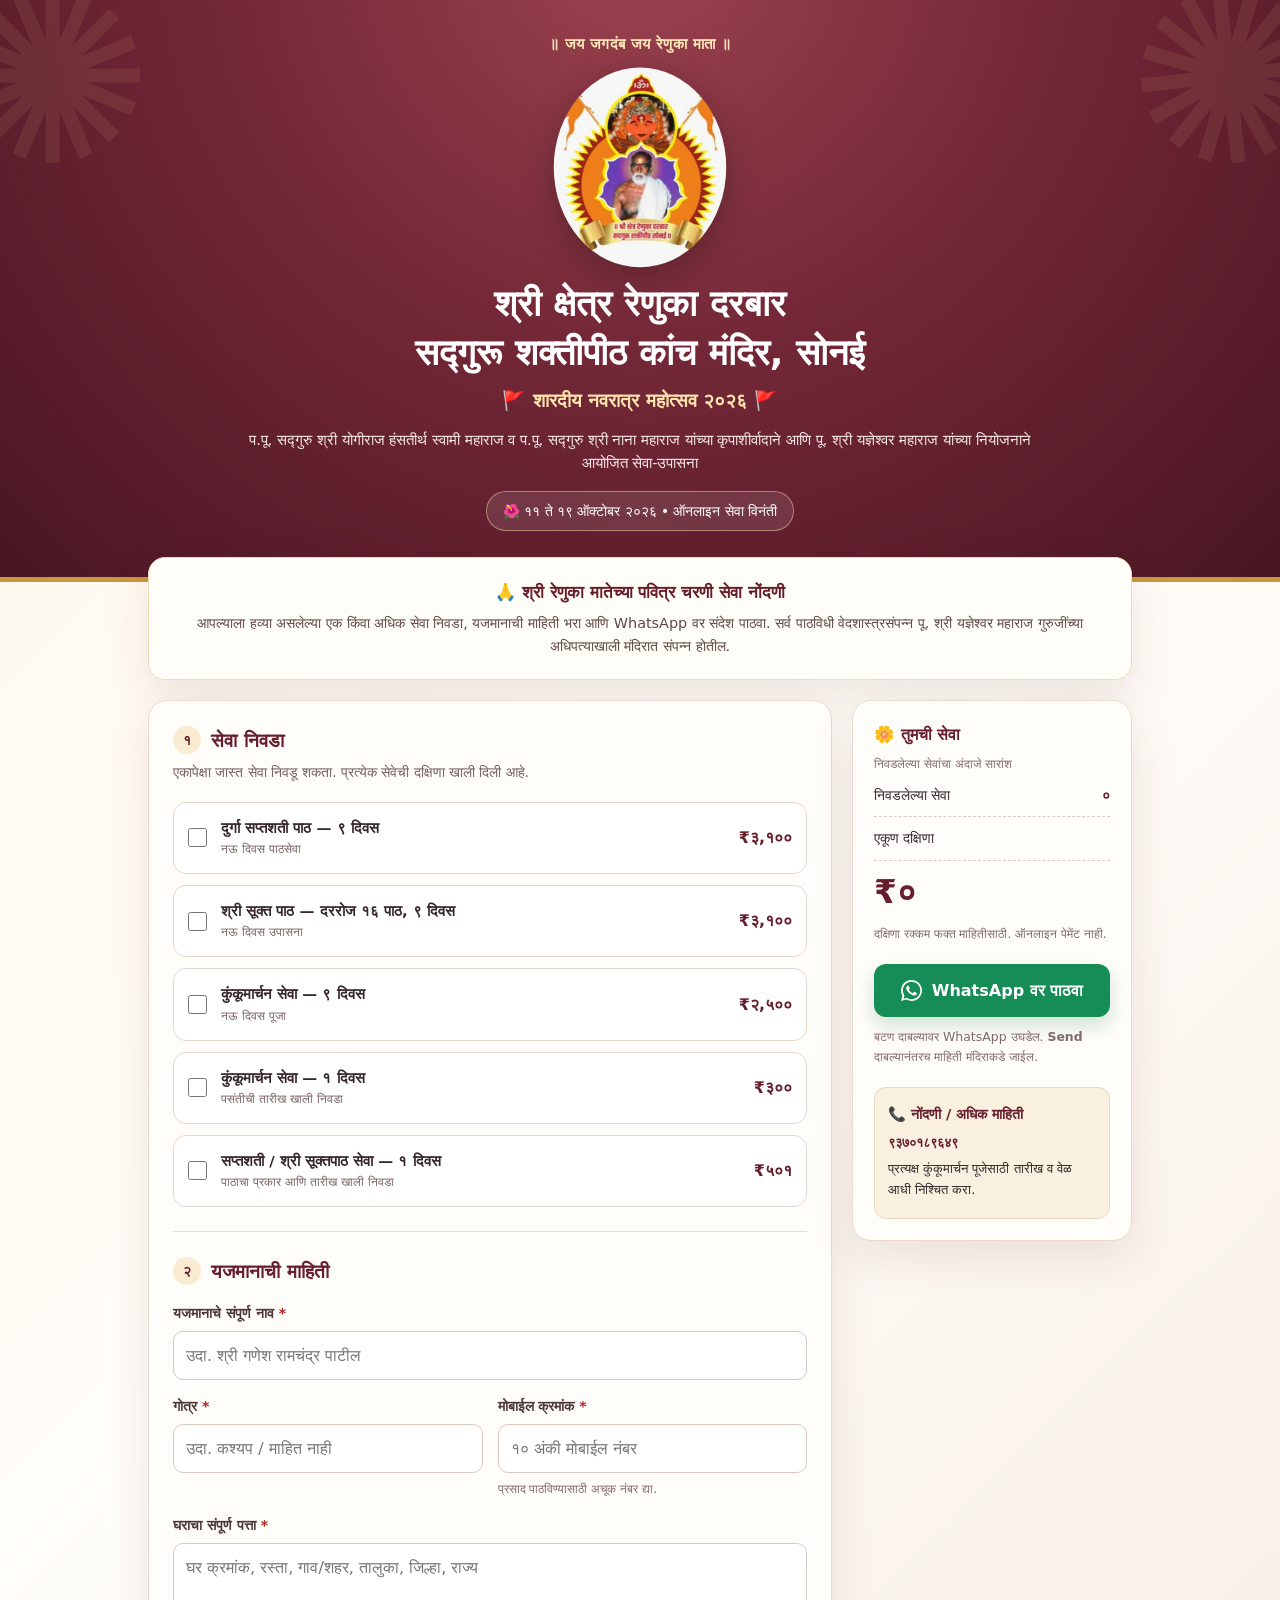
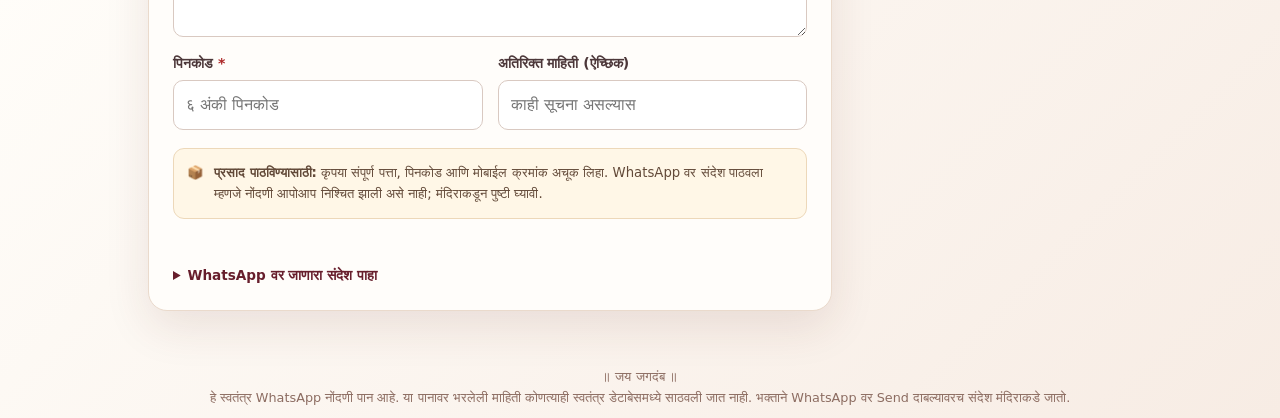
==== index.html @ 308801c6 "Add files via upload" ====
<!doctype html>
<html lang="mr">
<head>
  <meta charset="utf-8" />
  <meta name="viewport" content="width=device-width, initial-scale=1" />
  <meta name="theme-color" content="#691f2c" />
  <meta property="og:title" content="शारदीय नवरात्र महोत्सव २०२६ — सेवा नोंदणी" />
  <meta property="og:description" content="श्री क्षेत्र रेणुका दरबार सद्गुरू शक्तीपीठ कांच मंदिर, सोनई — सेवा निवडा व WhatsApp द्वारे नोंदणी पाठवा." />
  <meta name="description" content="शारदीय नवरात्र महोत्सव २०२६ — श्री क्षेत्र रेणुका दरबार, सद्गुरू शक्तीपीठ कांच मंदिर, सोनई. WhatsApp द्वारे सेवा नोंदणी." />
  <title>नवरात्र सेवा नोंदणी २०२६ | श्री क्षेत्र रेणुका दरबार</title>
  <style>
    :root {
      --wine:#671e2c; --wine-dark:#42111e; --marigold:#bf8329; --gold:#e9bf66;
      --paper:#fffdfa; --cream:#fff8eb; --ink:#35272a; --muted:#745f60;
      --line:#eadacc; --green:#087f4b; --glow:0 16px 46px rgba(87,35,26,.11);
    }
    *, *::before, *::after {box-sizing:border-box}
    html {scroll-behavior:smooth}
    body {margin:0; background:linear-gradient(135deg,#fff8eb 0%,#fffdf9 48%,#f7ece4 100%);color:var(--ink);font-family:'Noto Sans Devanagari','Mukta','Mangal',system-ui,sans-serif;line-height:1.6}
    button, select, input, textarea {font:inherit}
    button {cursor:pointer}
    .hero {position:relative; overflow:hidden; background:radial-gradient(ellipse at 50% -10%,#9d4350 0%,#722736 47%,#491523 100%);color:#fff;text-align:center;padding:32px 20px 46px;border-bottom:5px solid #c9983e}
    .hero::before,.hero::after {content:'✺';position:absolute;color:#f7d28a;opacity:.085;font-size:240px;line-height:1;top:-40px;pointer-events:none}
    .hero::before {left:-48px}.hero::after {right:-48px;transform:rotate(16deg)}
    .eyebrow {font-size:.92rem;letter-spacing:.025em;color:#ffe9b9;font-weight:800}
    .emblem {width:176px;max-width:60vw;margin:10px auto 11px;filter:drop-shadow(0 8px 16px rgba(0,0,0,.24));line-height:0}
    .emblem img {width:100%;height:auto;aspect-ratio:1327/1536;object-fit:contain;clip-path:ellipse(49% 49% at 50% 50%)}
    h1 {font-size:clamp(1.42rem,4.8vw,2.25rem);line-height:1.35;margin:8px auto;font-weight:900;max-width:870px}
    .subtitle {font-size:clamp(.98rem,3vw,1.18rem);color:#ffe3ad;font-weight:800;margin:8px 0 4px}
    .hero-desc {max-width:800px;margin:12px auto 0;color:#f8eae7;font-size:.92rem}
    .date-pill {display:inline-flex;align-items:center;gap:8px;margin-top:16px;padding:8px 16px;border:1px solid rgba(255,226,168,.45);background:rgba(255,255,255,.1);border-radius:100px;font-size:.86rem}
    .shell {max-width:1020px;margin:-25px auto 56px;padding:0 18px;position:relative}
    .intro {padding:21px 23px;background:#fffdf7;border:1px solid #f0dbb9;border-radius:17px;box-shadow:var(--glow);text-align:center}
    .intro strong {display:block;color:var(--wine);font-size:1.05rem;margin-bottom:6px}
    .intro p {margin:0;font-size:.9rem;color:#5d4946}
    .content {display:grid;grid-template-columns:minmax(0,1fr) 280px;gap:20px;align-items:start;margin-top:20px}
    .panel,.aside {background:var(--paper);border:1px solid var(--line);border-radius:19px;box-shadow:var(--glow)}
    .panel {padding:24px}.aside {padding:21px;position:sticky;top:18px}
    .section-title {display:flex;align-items:center;gap:10px;margin:0 0 16px;color:var(--wine);font-size:1.18rem;font-weight:900}
    .number {width:28px;height:28px;flex:none;display:grid;place-items:center;border-radius:50%;background:#faecd2;color:var(--wine);font-size:.87rem}
    .minor {color:var(--muted);font-size:.85rem;margin:-9px 0 18px}
    .services {display:grid;gap:11px}
    .service {display:grid;grid-template-columns:21px minmax(0,1fr) auto;align-items:center;gap:12px;border:1.5px solid #e5d6cc;border-radius:13px;padding:14px;background:#fff;cursor:pointer;transition:border-color .18s,background .18s,transform .18s}
    .service:hover {border-color:#c79d60;transform:translateY(-1px)}
    .service:has(input:checked) {border-color:#ab682d;background:#fff8e9;box-shadow:inset 4px 0 #c88d3f}
    .service input {width:19px;height:19px;accent-color:var(--wine);margin:0}
    .service-name {display:block;font-weight:800;font-size:.93rem;line-height:1.5}
    .service-note {display:block;font-size:.78rem;color:#796263}
    .amount {white-space:nowrap;font-weight:900;color:var(--wine);font-size:1rem}
    .section-sep {height:1px;background:var(--line);margin:24px 0}
    .extras {display:none;background:#fff7eb;border:1px solid #ebd4af;border-radius:13px;margin-top:12px;padding:15px}
    .extras.show {display:block}
    .fields {display:grid;grid-template-columns:1fr 1fr;gap:15px}
    .field {display:flex;flex-direction:column;gap:6px;min-width:0}
    .span-2 {grid-column:1/-1}
    label.field-label {font-size:.88rem;font-weight:800;color:#4c3739}
    .required {color:#ad2828}
    input[type=text],input[type=tel],select,textarea {appearance:none;width:100%;border:1px solid #d9c9c1;background:#fff;border-radius:10px;padding:11px 12px;min-height:45px;outline:none;color:#382c2d;transition:box-shadow .16s,border-color .16s}
    select {appearance:auto}
    input:focus,textarea:focus,select:focus {border-color:var(--wine);box-shadow:0 0 0 3px rgba(103,30,44,.10)}
    textarea {resize:vertical;min-height:94px}
    .help {color:#806b69;font-size:.78rem;margin:0}
    .switch-row {display:flex;gap:10px;align-items:flex-start;font-size:.89rem;color:#533b3a;cursor:pointer;margin-top:13px}
    .switch-row input {accent-color:var(--wine);width:18px;height:18px;margin-top:4px;flex:none}
    .notice {display:flex;align-items:flex-start;gap:10px;padding:13px;border-radius:11px;background:#fff7e7;border:1px solid #edd8b9;font-size:.83rem;color:#634a39;margin-top:18px}
    .aside h2 {color:var(--wine);margin:0 0 6px;font-size:1.03rem}
    .mini-line {display:flex;justify-content:space-between;gap:10px;align-items:center;font-size:.87rem;border-bottom:1px dashed #ddc9be;padding:10px 0}
    .mini-line strong {color:var(--wine)}
    .big-total {font-size:2.05rem;color:var(--wine);font-weight:900;line-height:1.25;margin:11px 0 4px}
    .total-caption {font-size:.75rem;color:#806b68}
    .whatsapp {display:flex;justify-content:center;align-items:center;gap:10px;border:0;border-radius:12px;background:#168c56;color:white;font-weight:900;padding:14px 18px;min-height:52px;width:100%;box-shadow:0 9px 20px rgba(18,121,72,.2);transition:background .18s,transform .18s}
    .whatsapp:hover {background:#086b3d;transform:translateY(-1px)}
    .whatsapp svg {flex:none}
    .secondary {width:100%;margin-top:9px;border:1px solid #d8bda4;color:var(--wine);background:#fffaf2;border-radius:11px;font-weight:800;padding:12px}
    .help-card {margin-top:20px;border-radius:12px;padding:13px;background:#f9f0df;border:1px solid #e9d9bc}
    .help-card strong {color:var(--wine);font-size:.9rem}
    .help-card p {font-size:.82rem;margin:5px 0}
    .help-card a {color:var(--wine);font-weight:800;text-decoration:none}
    .status {font-size:.84rem;min-height:20px;text-align:center;color:#9c3535;margin:8px 0}
    .preview {border:1px solid var(--line);border-radius:11px;padding:12px;background:#fffcf7;font-family:inherit;font-size:.78rem;white-space:pre-wrap;max-height:270px;overflow:auto;color:#463636;margin-top:10px;line-height:1.85;overflow-wrap:anywhere}
    details {margin-top:18px}summary {color:var(--wine);font-weight:800;cursor:pointer;font-size:.85rem}
    footer {text-align:center;color:#8c6c61;font-size:.8rem;margin:28px 0 10px}
    .mobile-actions {display:none}
    @media(max-width:800px) {.content {grid-template-columns:1fr}.aside{position:static}.panel{padding:20px}.aside{display:none}.mobile-actions {display:block;position:sticky;bottom:0;z-index:5;padding:11px 15px max(11px,env(safe-area-inset-bottom));background:rgba(255,253,250,.97);border-top:1px solid #ebd6c5;box-shadow:0 -4px 30px rgba(55,31,26,.1)}.action-inner{display:flex;align-items:center;gap:12px;justify-content:space-between;max-width:850px;margin:auto}.mobile-actions .whatsapp{width:auto;min-width:54%;padding:12px}.mobile-price{font-size:1.23rem;color:var(--wine);font-weight:900;line-height:1.3}.mobile-price small {display:block;font-size:.69rem;font-weight:600;color:#836c65}.shell {margin-bottom:10px}footer{margin-bottom:100px}}
    @media(max-width:520px) {.hero{padding:25px 15px 43px}.hero-desc{font-size:.82rem}.shell {padding:0 11px}.intro {padding:16px}.panel{padding:18px 14px}.fields{grid-template-columns:1fr;gap:13px}.span-2{grid-column:1}.service{grid-template-columns:20px minmax(0,1fr);gap:9px;padding:12px}.amount{grid-column:2;justify-self:start;margin-top:-3px}.service-name{font-size:.88rem}.mobile-actions .whatsapp{font-size:.82rem;padding:12px 9px}.mobile-price{font-size:1.09rem}.date-pill{font-size:.8rem}}
    @media(prefers-reduced-motion:reduce) {html{scroll-behavior:auto}*,*::before,*::after{transition:none!important}}
  </style>
</head>
<body>
  <header class="hero">
    <div class="eyebrow">॥ जय जगदंब जय रेणुका माता ॥</div>
    <div class="emblem"><img src="[data-uri]" alt="श्री क्षेत्र रेणुका दरबार सद्गुरू शक्तीपीठ सोनई — मंदिराचे प्रतीकचिन्ह" loading="eager" decoding="async"></div>
    <h1>श्री क्षेत्र रेणुका दरबार<br>सद्गुरू शक्तीपीठ कांच मंदिर, सोनई</h1>
    <div class="subtitle">🚩 शारदीय नवरात्र महोत्सव २०२६ 🚩</div>
    <p class="hero-desc">प.पू. सद्गुरु श्री योगीराज हंसतीर्थ स्वामी महाराज व प.पू. सद्गुरु श्री नाना महाराज यांच्या कृपाशीर्वादाने आणि पू. श्री यज्ञेश्वर महाराज यांच्या नियोजनाने आयोजित सेवा-उपासना</p>
    <span class="date-pill">🌺 ११ ते १९ ऑक्टोबर २०२६ • ऑनलाइन सेवा विनंती</span>
  </header>

  <main class="shell">
    <section class="intro" aria-label="माहिती">
      <strong>🙏 श्री रेणुका मातेच्या पवित्र चरणी सेवा नोंदणी</strong>
      <p>आपल्याला हव्या असलेल्या एक किंवा अधिक सेवा निवडा, यजमानाची माहिती भरा आणि WhatsApp वर संदेश पाठवा. सर्व पाठविधी वेदशास्त्रसंपन्न पू. श्री यज्ञेश्वर महाराज गुरुजींच्या अधिपत्याखाली मंदिरात संपन्न होतील.</p>
    </section>

    <form id="registrationForm" novalidate>
      <div class="content">
        <div class="panel">
          <h2 class="section-title"><span class="number">१</span> सेवा निवडा</h2>
          <p class="minor">एकापेक्षा जास्त सेवा निवडू शकता. प्रत्येक सेवेची दक्षिणा खाली दिली आहे.</p>
          <div class="services" id="serviceList">
            <label class="service"><input type="checkbox" name="service" value="durga9" data-price="3100" data-title="दुर्गा सप्तशती पाठ (९ दिवस)"><span><span class="service-name">दुर्गा सप्तशती पाठ — ९ दिवस</span><span class="service-note">नऊ दिवस पाठसेवा</span></span><span class="amount">₹३,१००</span></label>
            <label class="service"><input type="checkbox" name="service" value="sukta9" data-price="3100" data-title="श्री सूक्त पाठ (दररोज १६ पाठ, ९ दिवस)"><span><span class="service-name">श्री सूक्त पाठ — दररोज १६ पाठ, ९ दिवस</span><span class="service-note">नऊ दिवस उपासना</span></span><span class="amount">₹३,१००</span></label>
            <label class="service"><input type="checkbox" name="service" value="kumkum9" data-price="2500" data-title="कुंकूमार्चन सेवा (९ दिवस)"><span><span class="service-name">कुंकूमार्चन सेवा — ९ दिवस</span><span class="service-note">नऊ दिवस पूजा</span></span><span class="amount">₹२,५००</span></label>
            <label class="service"><input type="checkbox" name="service" value="kumkum1" data-price="300" data-title="कुंकूमार्चन सेवा (१ दिवस)"><span><span class="service-name">कुंकूमार्चन सेवा — १ दिवस</span><span class="service-note">पसंतीची तारीख खाली निवडा</span></span><span class="amount">₹३००</span></label>
            <label class="service"><input type="checkbox" name="service" value="path1" data-price="501" data-title="सप्तशती / श्री सूक्तपाठ सेवा (१ दिवस)"><span><span class="service-name">सप्तशती / श्री सूक्तपाठ सेवा — १ दिवस</span><span class="service-note">पाठाचा प्रकार आणि तारीख खाली निवडा</span></span><span class="amount">₹५०१</span></label>
          </div>
          <div id="kumkumDateGroup" class="extras" aria-hidden="true">
            <div class="field"><label class="field-label" for="kumkumDate">कुंकूमार्चन (१ दिवस) – इच्छित तारीख <span class="required">*</span></label><select id="kumkumDate" name="kumkumDate"><option value="">तारीख निवडा</option></select><p class="help">अंतिम तारीख व वेळ मंदिराच्या पुष्टीनंतर निश्चित होईल.</p></div>
          </div>
          <div id="pathDateGroup" class="extras" aria-hidden="true">
            <div class="fields"><div class="field"><label class="field-label" for="pathType">पाठाचा प्रकार <span class="required">*</span></label><select id="pathType" name="pathType"><option value="">पाठ निवडा</option><option value="दुर्गा सप्तशती पाठ">दुर्गा सप्तशती पाठ</option><option value="श्री सूक्त पाठ">श्री सूक्त पाठ</option></select></div><div class="field"><label class="field-label" for="pathDate">सेवेची इच्छित तारीख <span class="required">*</span></label><select id="pathDate" name="pathDate"><option value="">तारीख निवडा</option></select></div></div><p class="help" style="margin-top:8px">अंतिम तारीख मंदिराच्या पुष्टीनंतर निश्चित होईल.</p>
          </div>
          <label class="switch-row" id="attendWrap" style="display:none"><input type="checkbox" id="attendInPerson"><span>मला कुंकूमार्चन पूजेसाठी <strong>प्रत्यक्ष दरबारात येण्याची इच्छा आहे.</strong><br><span class="help">तारीख व वेळेच्या पूर्वनियोजनासाठी कृपया ९३७०१८९६४९ वर संपर्क साधा.</span></span></label>
          <div class="section-sep"></div>
          <h2 class="section-title"><span class="number">२</span> यजमानाची माहिती</h2>
          <div class="fields">
            <div class="field span-2"><label class="field-label" for="fullName">यजमानाचे संपूर्ण नाव <span class="required">*</span></label><input id="fullName" name="fullName" type="text" placeholder="उदा. श्री गणेश रामचंद्र पाटील" required maxlength="120" autocomplete="name"></div>
            <div class="field"><label class="field-label" for="gotra">गोत्र <span class="required">*</span></label><input id="gotra" name="gotra" type="text" placeholder="उदा. कश्यप / माहित नाही" required maxlength="80"></div>
            <div class="field"><label class="field-label" for="mobile">मोबाईल क्रमांक <span class="required">*</span></label><input id="mobile" name="mobile" type="tel" inputmode="numeric" autocomplete="tel-national" placeholder="१० अंकी मोबाईल नंबर" pattern="[6-9][0-9]{9}" required maxlength="10" minlength="10"><p class="help">प्रसाद पाठविण्यासाठी अचूक नंबर द्या.</p></div>
            <div class="field span-2"><label class="field-label" for="address">घराचा संपूर्ण पत्ता <span class="required">*</span></label><textarea id="address" name="address" placeholder="घर क्रमांक, रस्ता, गाव/शहर, तालुका, जिल्हा, राज्य" required maxlength="500"></textarea></div>
            <div class="field"><label class="field-label" for="pincode">पिनकोड <span class="required">*</span></label><input id="pincode" name="pincode" type="text" inputmode="numeric" placeholder="६ अंकी पिनकोड" pattern="[1-9][0-9]{5}" maxlength="6" minlength="6" required autocomplete="postal-code"></div>
            <div class="field"><label class="field-label" for="remark">अतिरिक्त माहिती (ऐच्छिक)</label><input id="remark" name="remark" type="text" placeholder="काही सूचना असल्यास" maxlength="180"></div>
          </div>
          <div class="notice"><span aria-hidden="true">📦</span><span><strong>प्रसाद पाठविण्यासाठी:</strong> कृपया संपूर्ण पत्ता, पिनकोड आणि मोबाईल क्रमांक अचूक लिहा. WhatsApp वर संदेश पाठवला म्हणजे नोंदणी आपोआप निश्चित झाली असे नाही; मंदिराकडून पुष्टी घ्यावी.</span></div>
          <div id="formStatus" class="status" role="status" aria-live="polite"></div>
          <details><summary>WhatsApp वर जाणारा संदेश पाहा</summary><pre id="messagePreview" class="preview"></pre><button type="button" class="secondary" id="copyMessage">📋 संदेश कॉपी करा</button></details>
        </div>

        <aside class="aside" aria-label="दक्षिणेचा सारांश">
          <h2>🌼 तुमची सेवा</h2><p class="help">निवडलेल्या सेवांचा अंदाजे सारांश</p>
          <div class="mini-line"><span>निवडलेल्या सेवा</span><strong id="serviceCount">०</strong></div>
          <div class="mini-line"><span>एकूण दक्षिणा</span></div>
          <div class="big-total" id="totalPrice">₹०</div><p class="total-caption">दक्षिणा रक्कम फक्त माहितीसाठी. ऑनलाइन पेमेंट नाही.</p>
          <button class="whatsapp" type="submit" form="registrationForm" style="margin-top:20px" aria-label="नोंदणीचा संदेश WhatsApp वर पाठवा"><svg viewBox="0 0 24 24" width="21" height="21" aria-hidden="true" fill="currentColor"><path d="M20.52 3.48A11.92 11.92 0 0012.03 0C5.42 0 .05 5.37.05 11.98c0 2.1.55 4.16 1.58 5.97L0 24l6.23-1.63A11.9 11.9 0 0012.02 24C18.64 24 24 18.63 24 12.02c0-3.2-1.25-6.22-3.48-8.54zM12.03 21.97a9.92 9.92 0 01-5.06-1.39l-.36-.21-3.69.97.99-3.59-.24-.37a9.95 9.95 0 01-1.53-5.4c0-5.49 4.47-9.95 9.97-9.95 2.66 0 5.16 1.04 7.04 2.92a9.88 9.88 0 012.92 7.06c0 5.5-4.47 9.96-10.04 9.96zm5.46-7.45c-.3-.15-1.77-.88-2.04-.98-.27-.1-.47-.15-.67.15-.2.3-.77.98-.94 1.18-.17.2-.35.23-.65.08a8.12 8.12 0 01-2.4-1.48 8.98 8.98 0 01-1.66-2.07c-.17-.3-.02-.46.13-.61.14-.14.3-.35.45-.52.15-.18.2-.3.3-.5.1-.2.05-.37-.02-.52-.08-.15-.67-1.62-.92-2.22-.24-.58-.48-.5-.66-.51h-.56c-.2 0-.52.08-.8.38-.27.3-1.05 1.02-1.05 2.48 0 1.47 1.08 2.88 1.23 3.08.15.2 2.1 3.21 5.09 4.5.71.31 1.26.49 1.7.62.71.22 1.36.19 1.87.12.57-.09 1.77-.73 2.02-1.44.25-.7.25-1.3.17-1.44-.08-.12-.28-.2-.57-.35z"/></svg> WhatsApp वर पाठवा</button>
          <p class="help" style="margin-top:10px">बटण दाबल्यावर WhatsApp उघडेल. <strong>Send</strong> दाबल्यानंतरच माहिती मंदिराकडे जाईल.</p>
          <div class="help-card"><strong>📞 नोंदणी / अधिक माहिती</strong><p><a href="tel:+919370189649">९३७०१८९६४९</a></p><p>प्रत्यक्ष कुंकूमार्चन पूजेसाठी तारीख व वेळ आधी निश्चित करा.</p></div>
        </aside>
      </div>
    </form>
  </main>
  <div class="mobile-actions"><div class="action-inner"><span class="mobile-price"><small id="mobileCount">० सेवा निवडल्या</small><span id="mobileTotal">₹०</span></span><button class="whatsapp" type="submit" form="registrationForm" aria-label="WhatsApp वर सेवा नोंदणीचा संदेश तयार करा">🟢 WhatsApp वर पाठवा</button></div></div>
  <footer>॥ जय जगदंब ॥ <br>हे स्वतंत्र WhatsApp नोंदणी पान आहे. या पानावर भरलेली माहिती कोणत्याही स्वतंत्र डेटाबेसमध्ये साठवली जात नाही. भक्ताने WhatsApp वर Send दाबल्यावरच संदेश मंदिराकडे जातो.</footer>

  <script>
    (() => {
      'use strict';
      const PHONE = '919370189649';
      const form = document.getElementById('registrationForm');
      const checkboxes = [...document.querySelectorAll('input[name="service"]')];
      const el = id => document.getElementById(id);
      const formatPrice = amount => '₹' + new Intl.NumberFormat('mr-IN').format(amount);
      const mrNum = digits => String(digits).replace(/\d/g, d => '०१२३४५६७८९'[Number(d)]);
      const dateLabel = day => mrNum(day) + ' ऑक्टोबर २०२६';
      [el('kumkumDate'), el('pathDate')].forEach(select => {
        for(let day=11;day<=19;day++){
          const option = new Option(dateLabel(day), '2026-10-' + String(day).padStart(2,'0'));
          select.add(option);
        }
      });
      const chosen = () => checkboxes.filter(x => x.checked);
      const total = () => chosen().reduce((sum,x)=>sum+Number(x.dataset.price),0);
      const clean = str => String(str || '').trim().replace(/[\u0000-\u001f\u007f]/g,' ');
      const displayDate = iso => iso ? dateLabel(Number(iso.slice(-2))) : 'निवडलेली नाही';
      function update() {
        const entries = chosen();
        el('serviceCount').textContent = mrNum(entries.length);
        el('mobileCount').textContent = mrNum(entries.length) + ' सेवा निवडल्या';
        el('totalPrice').textContent = formatPrice(total());
        el('mobileTotal').textContent = formatPrice(total());
        const kumkum = !!entries.find(x=>x.value==='kumkum1');
        const path = !!entries.find(x=>x.value==='path1');
        const anyKumkum = !!entries.find(x=>x.value==='kumkum1'||x.value==='kumkum9');
        el('kumkumDateGroup').classList.toggle('show',kumkum);
        el('pathDateGroup').classList.toggle('show',path);
        el('kumkumDateGroup').setAttribute('aria-hidden',String(!kumkum));
        el('pathDateGroup').setAttribute('aria-hidden',String(!path));
        el('kumkumDate').required=kumkum;
        el('pathDate').required=path;
        el('pathType').required=path;
        el('attendWrap').style.display=anyKumkum?'flex':'none';
        if (!anyKumkum) el('attendInPerson').checked=false;
        el('messagePreview').textContent=buildMessage();
        el('formStatus').textContent='';
        el('formStatus').style.color='#9c3535';
      }
      function buildMessage(){
        const entries=chosen();
        const lines=[
          '🚩 *श्री क्षेत्र रेणुका दरबार सद्गुरू शक्तीपीठ कांच मंदिर, सोनई* 🚩',
          '🌺 *शारदीय नवरात्र महोत्सव २०२६ — सेवा नोंदणी विनंती*',
          '',
          '🙏 *यजमानाची माहिती*',
          '▪️ संपूर्ण नाव: '+(clean(el('fullName').value)||'—'),
          '▪️ गोत्र: '+(clean(el('gotra').value)||'—'),
          '▪️ संपर्क: '+(clean(el('mobile').value)||'—'),
          '▪️ घराचा पत्ता: '+(clean(el('address').value)||'—'),
          '▪️ पिनकोड: '+(clean(el('pincode').value)||'—'),
          '',
          '🪔 *निवडलेल्या सेवा*'
        ];
        if (entries.length===0) lines.push('—');
        entries.forEach((entry,index)=>{
          let detail = '';
          if(entry.value==='kumkum1') detail=' | इच्छित तारीख: '+displayDate(el('kumkumDate').value);
          if(entry.value==='path1') detail=' | प्रकार: '+(el('pathType').value||'निवडलेला नाही')+' | इच्छित तारीख: '+displayDate(el('pathDate').value);
          lines.push(mrNum(index+1)+'. '+entry.dataset.title+detail+' — '+formatPrice(Number(entry.dataset.price)));
        });
        lines.push('', '💰 *एकूण दक्षिणा: '+formatPrice(total())+'*');
        if(entries.some(x=>x.value==='kumkum1'||x.value==='kumkum9')) {
          lines.push('🪷 प्रत्यक्ष कुंकूमार्चनसाठी उपस्थित राहणार: '+(el('attendInPerson').checked?'होय (तारीख व वेळेची पुष्टी आवश्यक)':'नाही / अद्याप ठरवलेले नाही'));
        }
        const remark=clean(el('remark').value);
        if(remark) lines.push('📝 अतिरिक्त सूचना: '+remark);
        lines.push('', 'कृपया या सेवा नोंदणी विनंतीची पुष्टी करून कळवावी. 🙏', '॥ जय जगदंब ॥');
        return lines.join('\n');
      }
      function validate(){
        if (!chosen().length){
          el('formStatus').textContent='कृपया किमान एक सेवा निवडा.';
          el('serviceList').scrollIntoView({behavior:'smooth',block:'center'});
          return false;
        }
        // Normalizes spaces and guards against accidental formatting in contact fields.
        el('mobile').value=el('mobile').value.replace(/\D/g,'');
        el('pincode').value=el('pincode').value.replace(/\D/g,'');
        if (!form.checkValidity()){
          el('formStatus').textContent='कृपया * चिन्ह असलेली सर्व माहिती योग्य रीतीने भरा.';
          form.reportValidity();
          return false;
        }
        return true;
      }
      form.addEventListener('submit',event=>{
        event.preventDefault();
        if(!validate())return;
        const url='https://wa.me/'+PHONE+'?text='+encodeURIComponent(buildMessage());
        // No API/server calls or automated sending. User sends the prepared message in WhatsApp.
        window.location.href=url;
      });
      checkboxes.forEach(x=>x.addEventListener('change',update));
      [...form.querySelectorAll('input,select,textarea')].forEach(x=>x.addEventListener('input',()=>{el('messagePreview').textContent=buildMessage();}));
      el('attendInPerson').addEventListener('change',update);
      el('copyMessage').addEventListener('click',async()=>{
        if(!validate())return;
        const message=buildMessage();
        try {
          if(navigator.clipboard && window.isSecureContext){await navigator.clipboard.writeText(message)}
          else {const node=document.createElement('textarea');node.value=message;node.style.position='fixed';node.style.left='-9999px';document.body.appendChild(node);node.select();if(!document.execCommand('copy'))throw Error('copy failed');node.remove()}
          el('formStatus').style.color='#087f4b';
          el('formStatus').textContent='संदेश कॉपी झाला. WhatsApp मध्ये पेस्ट करून पाठवा.';
        }catch(err){el('formStatus').textContent='कॉपी करता आली नाही. वरील संदेश निवडून कॉपी करा.';}
      });
      update();
    })();
  </script>
</body>
</html>
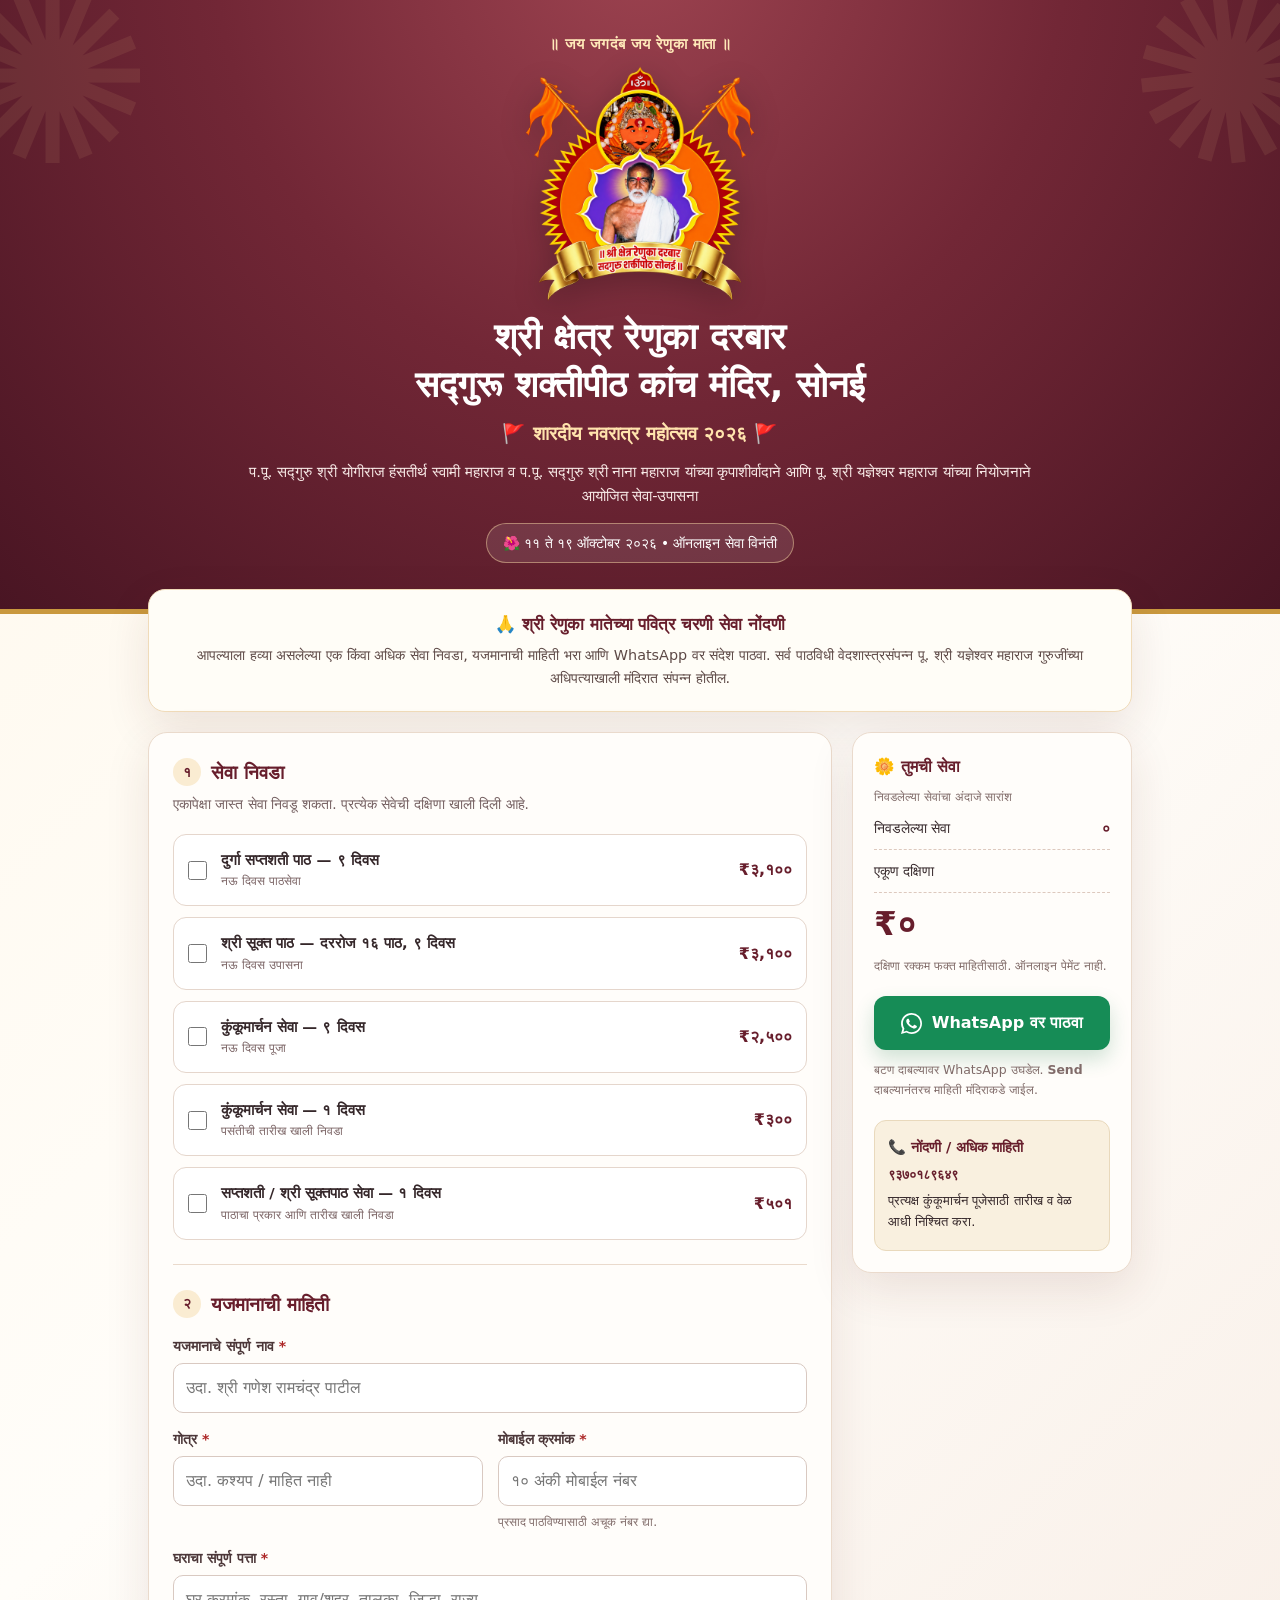
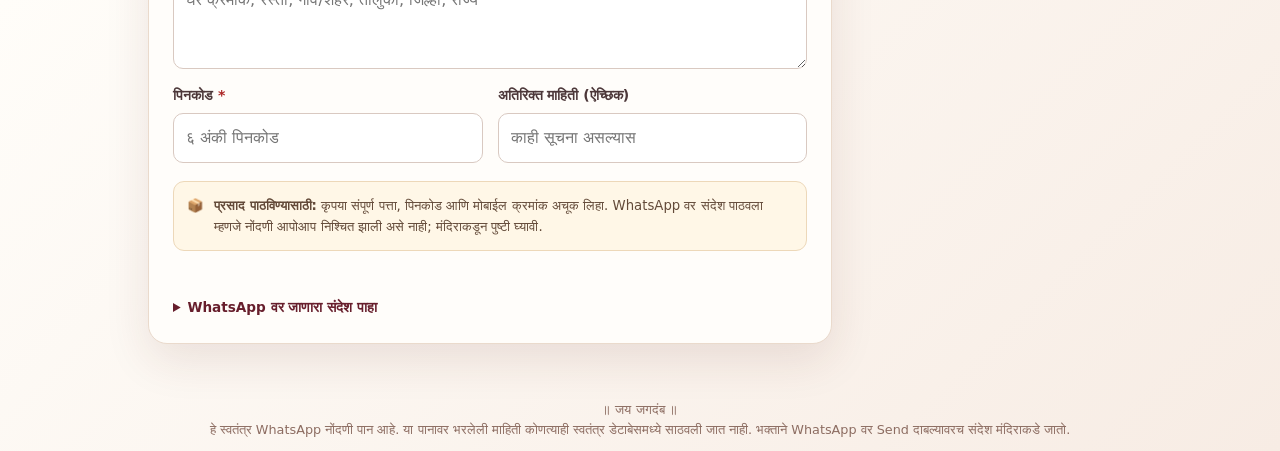
==== commit 05f31ef2: "Add files via upload" ====
--- a/index.html
+++ b/index.html
@@ -23,8 +23,8 @@
     .hero::before,.hero::after {content:'✺';position:absolute;color:#f7d28a;opacity:.085;font-size:240px;line-height:1;top:-40px;pointer-events:none}
     .hero::before {left:-48px}.hero::after {right:-48px;transform:rotate(16deg)}
     .eyebrow {font-size:.92rem;letter-spacing:.025em;color:#ffe9b9;font-weight:800}
-    .emblem {width:176px;max-width:60vw;margin:10px auto 11px;filter:drop-shadow(0 8px 16px rgba(0,0,0,.24));line-height:0}
-    .emblem img {width:100%;height:auto;aspect-ratio:1327/1536;object-fit:contain;clip-path:ellipse(49% 49% at 50% 50%)}
+    .emblem {width:240px;max-width:72vw;margin:10px auto 11px;filter:drop-shadow(0 8px 16px rgba(0,0,0,.24));line-height:0}
+    .emblem img {width:100%;height:auto;display:block;object-fit:contain}
     h1 {font-size:clamp(1.42rem,4.8vw,2.25rem);line-height:1.35;margin:8px auto;font-weight:900;max-width:870px}
     .subtitle {font-size:clamp(.98rem,3vw,1.18rem);color:#ffe3ad;font-weight:800;margin:8px 0 4px}
     .hero-desc {max-width:800px;margin:12px auto 0;color:#f8eae7;font-size:.92rem}
@@ -89,7 +89,7 @@
 <body>
   <header class="hero">
     <div class="eyebrow">॥ जय जगदंब जय रेणुका माता ॥</div>
-    <div class="emblem"><img src="[data-uri]" alt="श्री क्षेत्र रेणुका दरबार सद्गुरू शक्तीपीठ सोनई — मंदिराचे प्रतीकचिन्ह" loading="eager" decoding="async"></div>
+    <div class="emblem"><img src="[data-uri]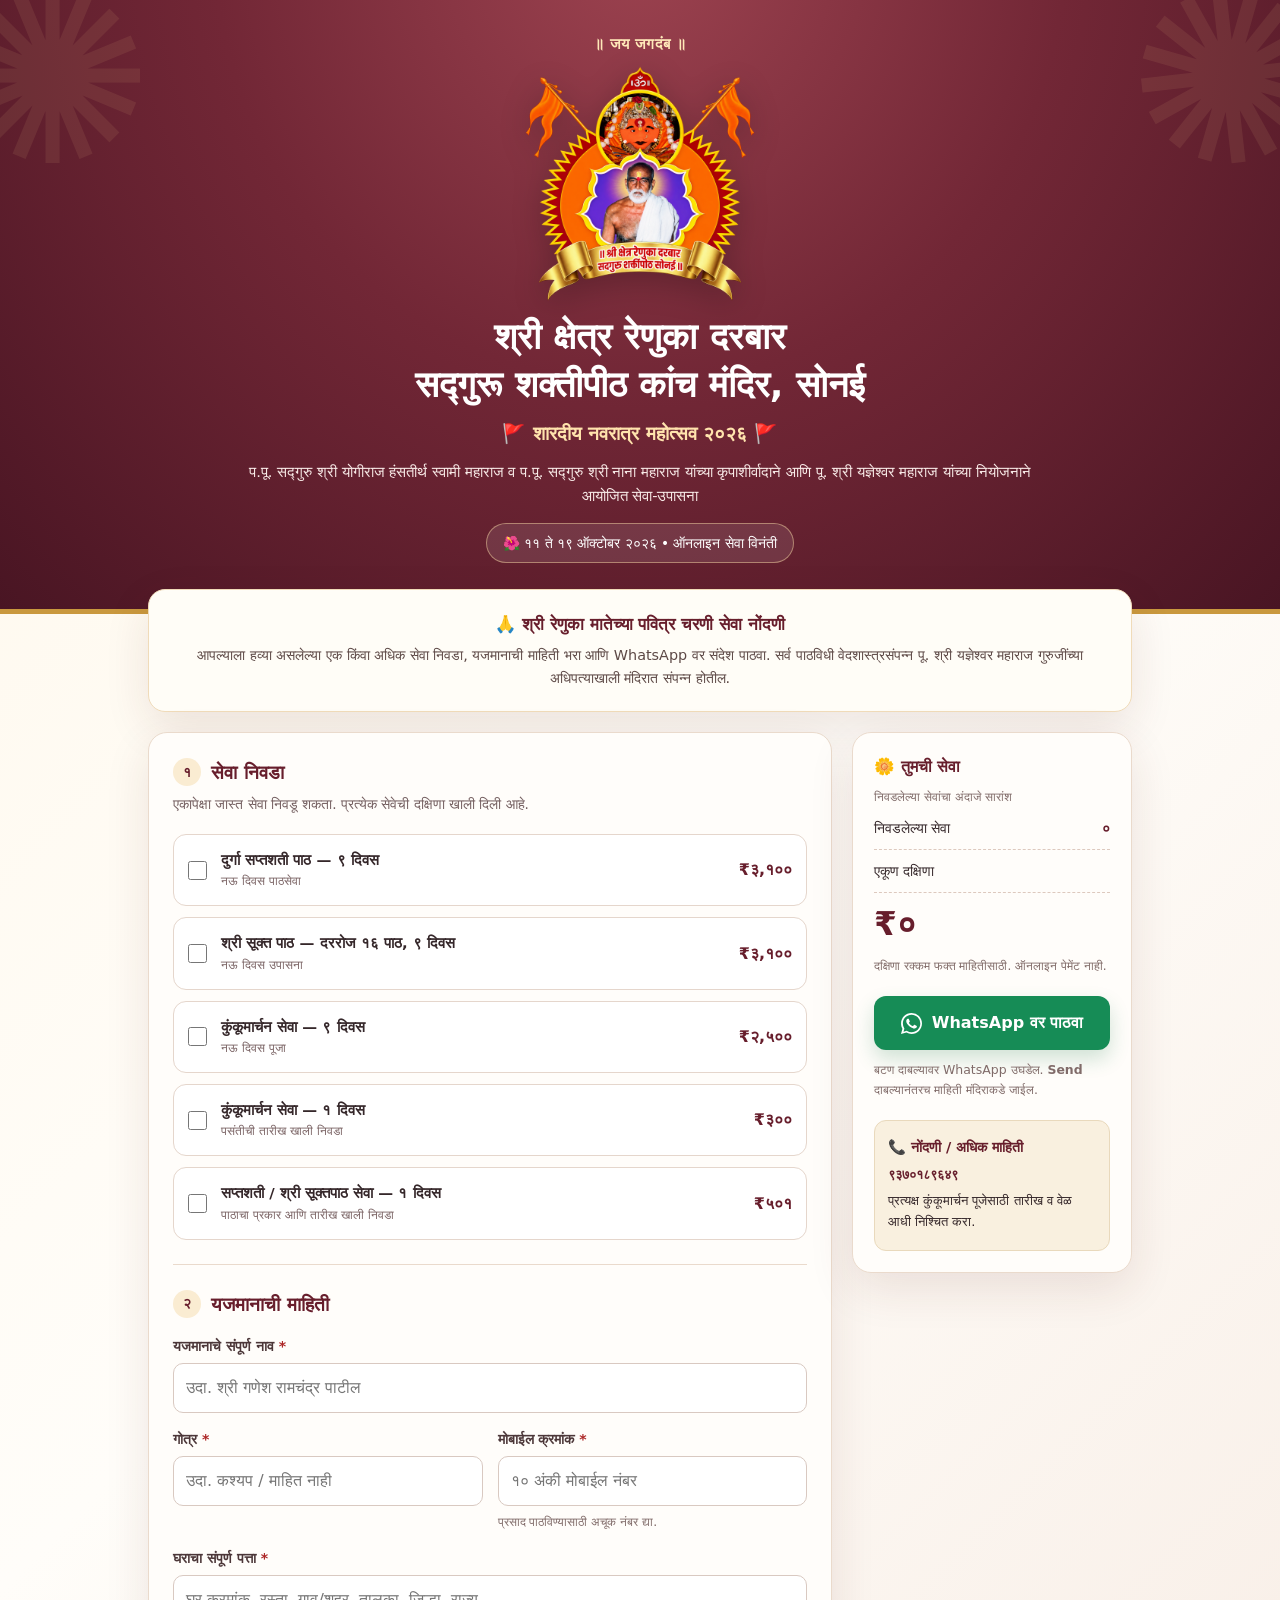
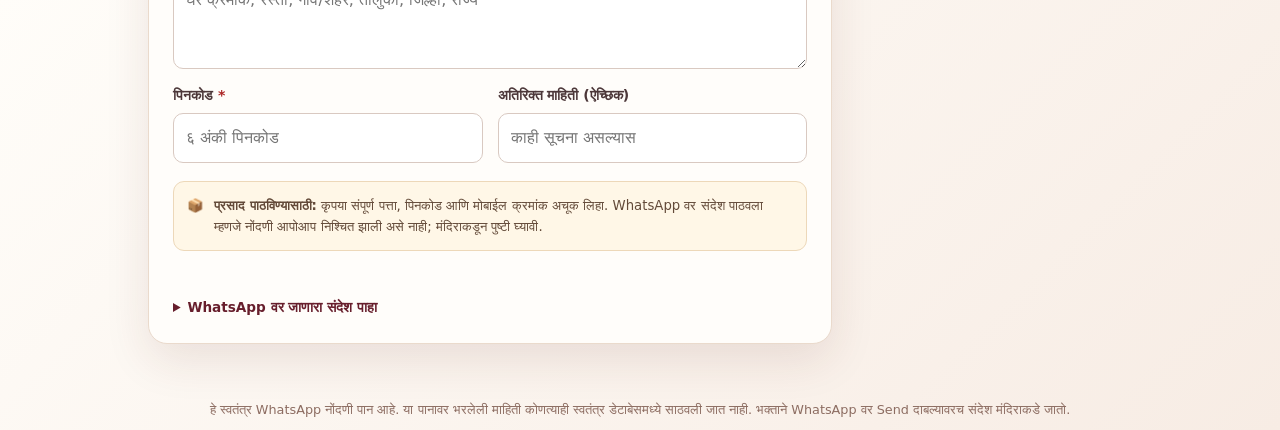
==== commit e5a27806: "Add files via upload" ====
--- a/index.html
+++ b/index.html
@@ -88,7 +88,7 @@
 </head>
 <body>
   <header class="hero">
-    <div class="eyebrow">॥ जय जगदंब जय रेणुका माता ॥</div>
+    <div class="eyebrow">॥ जय जगदंब ॥</div>
     <div class="emblem"><img src="[data-uri]